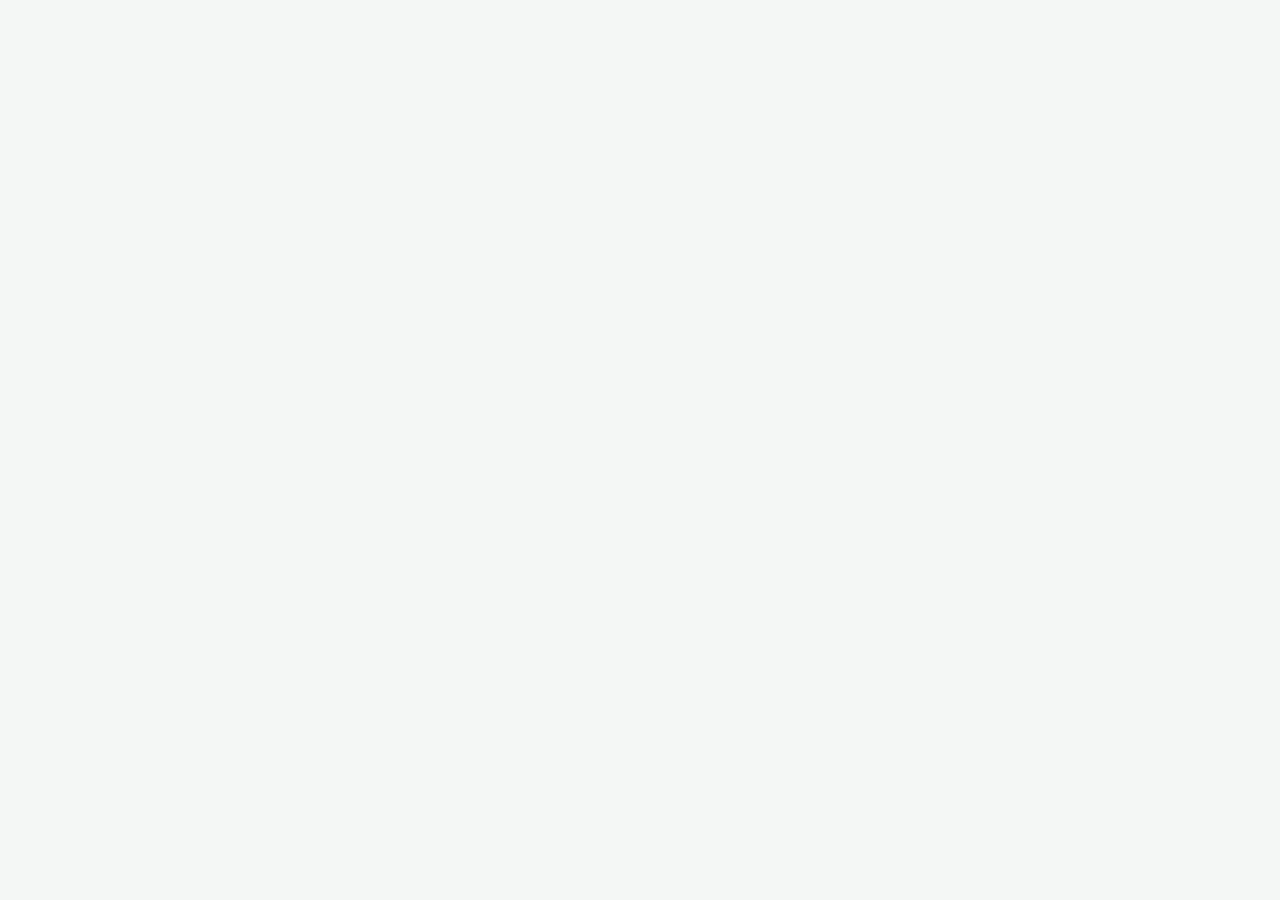
==== frontend/index.html @ a3e4d338 "Merge frontend into backend project" ====
<!doctype html>
<html lang="en">
  <head>
    <meta charset="UTF-8" />
    <meta name="viewport" content="width=device-width, initial-scale=1.0" />
    <meta name="theme-color" content="#0b6b61" />
    <title>Reflex | Delivery coordination</title>
    <link rel="stylesheet" href="./styles.css" />
    <link rel="stylesheet" href="./direct-open.css" />
    <link rel="stylesheet" href="./demo.css" />
  </head>
  <body>
    <main id="app" class="app-shell" aria-live="polite"></main>
    <div id="toast-region" class="toast-region" aria-live="assertive"></div>
    <script type="module" src="./js/app.js"></script>
  </body>
</html>
---- frontend/styles.css ----
:root{--ink:#172529;--muted:#627174;--canvas:#f4f7f5;--surface:#fff;--line:#dbe5e1;--brand:#0b6b61;--brand-dark:#07554d;--mint:#dff3ed;--danger:#b42318;--shadow:0 18px 45px rgba(26,52,48,.08);font-family:Inter,ui-sans-serif,system-ui,-apple-system,BlinkMacSystemFont,"Segoe UI",sans-serif;color:var(--ink);background:var(--canvas)}*{box-sizing:border-box}body{margin:0}button,input,textarea{font:inherit}button{cursor:pointer}a{color:inherit}.app-shell{min-height:100vh}.topbar{height:72px;background:#fff;border-bottom:1px solid var(--line);display:flex;justify-content:space-between;align-items:center;padding:0 clamp(20px,5vw,72px)}.brand{font-weight:800;font-size:22px;text-decoration:none;letter-spacing:-.7px;display:flex;align-items:center;gap:9px}.brand span{display:grid;place-items:center;width:31px;height:31px;color:#fff;background:var(--brand);border-radius:9px;font-size:17px}.account{display:flex;align-items:center;gap:18px}.account div{display:grid;text-align:right;font-size:14px}.account small{text-transform:capitalize;color:var(--muted)}.text-button{border:0;background:transparent;color:var(--brand);font-weight:700}.shell{max-width:1440px;margin:auto;display:grid;grid-template-columns:250px minmax(0,1fr);min-height:calc(100vh - 72px)}aside{background:#103c38;color:#d8efeb;padding:44px 30px}aside h2{color:#fff;font-size:24px;letter-spacing:-.7px;margin:8px 0 14px}aside p{line-height:1.6;font-size:14px}.section-label,.eyebrow{font-weight:800;letter-spacing:1.2px;font-size:11px;text-transform:uppercase;color:#3f8d82;margin:0}.section-label{color:#a6d5cd}.sync-state{border-top:1px solid rgba(255,255,255,.15);margin-top:36px;padding-top:18px;font-size:12px;display:flex;gap:8px;align-items:center}.sync-state i{width:8px;height:8px;border-radius:50%;background:#67d4b3}.syncing i{animation:pulse .85s infinite alternate}@keyframes pulse{to{opacity:.25;transform:scale(.6)}}.workspace{padding:clamp(24px,4vw,58px);min-width:0}.page-heading{display:flex;gap:20px;justify-content:space-between;align-items:flex-end;margin-bottom:28px}.page-heading h1,.login h1{margin:5px 0 0;font-size:clamp(28px,4vw,42px);line-height:1.05;letter-spacing:-1.7px}.button{appearance:none;border:0;border-radius:9px;background:var(--brand);color:#fff;min-height:44px;padding:0 17px;font-weight:750;box-shadow:0 5px 12px rgba(11,107,97,.18)}.button:hover{background:var(--brand-dark)}.button:disabled{opacity:.55;cursor:wait}.button.ghost{background:transparent;color:var(--brand);border:1px solid #b9d7d0;box-shadow:none}.button.secondary{background:#173f3b}.stats{display:grid;grid-template-columns:repeat(4,1fr);gap:15px;margin-bottom:36px}.stat{background:var(--surface);border:1px solid var(--line);border-radius:13px;padding:18px;box-shadow:0 6px 15px rgba(28,58,52,.03)}.stat span{color:var(--muted);font-size:13px}.stat strong{display:block;font-size:31px;margin-top:5px}.retailer-grid{display:grid;grid-template-columns:minmax(280px,.72fr) minmax(0,1.3fr);gap:28px}.panel{background:#fff;border-radius:14px;padding:26px;border:1px solid var(--line);box-shadow:var(--shadow)}.panel h2,.section-heading h2{margin:0;font-size:20px;letter-spacing:-.5px}.panel>p{color:var(--muted);font-size:14px;line-height:1.5}.stack-form{display:grid;gap:15px;margin-top:22px}label{display:grid;gap:7px;font-size:13px;font-weight:700}input,textarea{border:1px solid #cbd9d5;border-radius:8px;padding:11px 12px;min-height:42px;outline:none;background:#fff;color:var(--ink)}textarea{resize:vertical;min-height:68px}input:focus,textarea:focus{border-color:var(--brand);box-shadow:0 0 0 3px rgba(11,107,97,.12)}.section-heading{display:flex;align-items:center;justify-content:space-between;margin:5px 0 15px}.section-heading span{color:var(--muted);font-size:13px}.delivery-list{display:grid;gap:16px}.dispatch-grid{grid-template-columns:repeat(auto-fit,minmax(290px,1fr))}.rider-grid{grid-template-columns:repeat(auto-fit,minmax(310px,1fr))}.delivery-card{border:1px solid var(--line);border-radius:13px;background:var(--surface);padding:21px;box-shadow:0 8px 22px rgba(26,52,48,.04)}.card-heading{display:flex;justify-content:space-between;gap:14px;align-items:flex-start}.card-heading h3{font-size:19px;margin:4px 0}.status{font-size:11px;font-weight:800;text-transform:uppercase;letter-spacing:.55px;padding:6px 8px;border-radius:20px;white-space:nowrap}.status-OPEN{background:#edf1f0;color:#566565}.status-ASSIGNED{background:#e7efff;color:#245cb5}.status-PICKED_UP{background:#fff2ce;color:#8b6300}.status-DELIVERED{background:#ddf6e9;color:#09683c}.status-FAILED{background:#fee9e7;color:#b42318}.item{font-weight:650;margin:16px 0}.delivery-meta{display:grid;grid-template-columns:1fr 1fr;gap:13px;margin:0}.delivery-meta div{min-width:0}.delivery-meta dt{font-size:10px;text-transform:uppercase;letter-spacing:.7px;font-weight:800;color:#788786}.delivery-meta dd{font-size:13px;margin:4px 0 0;line-height:1.35;overflow-wrap:anywhere}.progress{list-style:none;display:flex;padding:0;margin:21px 0 12px;gap:0}.progress li{font-size:9px;flex:1;color:#85928f;display:grid;gap:5px;position:relative}.progress span{height:5px;background:#dce4e1;display:block;margin-right:2px}.progress .complete span,.progress .current span{background:var(--brand)}.progress .current{color:var(--brand);font-weight:800}.muted{color:var(--muted);font-size:12px;margin:0}.assign-form{display:grid;grid-template-columns:1fr auto;gap:10px;align-items:end;border-top:1px solid var(--line);margin-top:19px;padding-top:15px}.assign-form input{width:100%}.rider-actions{display:flex;gap:10px;margin-top:18px}.success-copy{color:#087842;font-weight:700;margin:16px 0 0}.failed-note{font-size:12px;color:var(--danger);margin:12px 0}.integration-note{font-size:13px;padding:12px 14px;background:#e9f4f1;border-left:3px solid var(--brand);color:#36514e;border-radius:4px;margin:0 0 17px}.empty{border:1px dashed #b7c9c3;padding:42px 20px;border-radius:13px;text-align:center;background:#fff}.empty h3{margin:0}.empty p{color:var(--muted);margin-bottom:0}.rider-intro{background:linear-gradient(120deg,#0b6b61,#135b53);padding:24px 28px;color:#def4ef;border-radius:14px;margin-bottom:22px;display:flex;align-items:center;justify-content:space-between}.rider-intro span{font-weight:700}.rider-intro strong{font-size:38px;color:#fff}.login{min-height:100vh;display:grid;grid-template-columns:1.1fr .9fr;background:#103c38}.login-intro{padding:clamp(40px,10vw,140px);color:#d7eae6;display:flex;flex-direction:column;justify-content:center}.login-intro .brand{color:#fff;margin-bottom:60px}.login-intro .eyebrow{color:#76c7b7}.login-intro h1{color:#fff;max-width:540px}.login-intro>p:last-child{max-width:430px;line-height:1.6}.login-card{margin:auto;max-width:420px;width:calc(100% - 44px);background:#fff;border-radius:17px;padding:36px;box-shadow:0 25px 70px rgba(0,0,0,.18);display:grid;gap:18px}.login-card h2{margin:0;font-size:25px}.login-card>p{color:var(--muted);margin:0;font-size:14px;line-height:1.5}.form-error{color:var(--danger)!important;min-height:20px}.toast-region{position:fixed;z-index:5;right:22px;bottom:22px;display:grid;gap:10px}.toast{max-width:370px;padding:14px 16px;background:#0c665a;color:#fff;border-radius:9px;box-shadow:var(--shadow);font-weight:650;font-size:14px}.toast.error{background:#aa2b20}@media(max-width:900px){.shell{grid-template-columns:1fr}aside{padding:20px 25px;display:flex;align-items:center;gap:20px;flex-wrap:wrap}aside h2,aside p{margin:0}aside p{max-width:430px}.sync-state{border-top:0;margin:0;padding:0}.retailer-grid{grid-template-columns:1fr}.stats{grid-template-columns:repeat(2,1fr)}.login{grid-template-columns:1fr}.login-intro{padding:48px 30px}.login-intro .brand{margin-bottom:36px}.login-card{margin:0 auto 48px}}@media(max-width:560px){.topbar{padding:0 18px}.account div{display:none}.workspace{padding:27px 16px}.page-heading{align-items:flex-start}.page-heading .button{font-size:12px;padding:0 10px}.delivery-meta{grid-template-columns:1fr}.assign-form{grid-template-columns:1fr}.rider-actions{flex-direction:column}.rider-actions .button{width:100%}.stats{gap:10px}.stat{padding:14px}.stat strong{font-size:26px}.toast-region{left:15px;right:15px;bottom:15px}.toast{max-width:none}.login-card{padding:27px 22px}}
---- frontend/direct-open.css ----
.direct-open-hint {
  margin: 0;
  padding: 10px 11px;
  border-left: 3px solid #d79f19;
  border-radius: 4px;
  background: #fff5d9;
  color: #705719 !important;
  font-size: 12px !important;
}

.direct-open-hint code { font-size: 11px; }
---- frontend/demo.css ----
.mode-pill{display:inline-flex;align-items:center;gap:6px;padding:5px 9px;border-radius:99px;background:#fff0cc;color:#855c00;font-size:11px;font-weight:850;letter-spacing:.55px}.mode-pill.live{background:#dff3ed;color:#08724f}.api-status{display:flex;align-items:center;gap:8px;margin:18px 0 4px;padding:10px 12px;border-radius:7px;background:#edf5f2;color:#2e5750;font-size:12px;font-weight:700}.api-status i{width:8px;height:8px;border-radius:50%;background:#78948d}.api-status.online i{background:#14a56d}.api-status.offline{background:#fff4df;color:#805b13}.api-status.offline i{background:#d79f19}.demo-access{border-top:1px solid var(--line);padding-top:20px;display:grid;gap:11px}.demo-access h3{margin:0;font-size:13px;letter-spacing:1px;color:#0b6b61}.demo-access p{font-size:13px!important}.demo-buttons{display:grid;grid-template-columns:repeat(3,1fr);gap:8px}.demo-button{min-height:40px;border:1px solid #9fc8bf;border-radius:8px;background:#eff8f5;color:#0b6b61;font-weight:800;font-size:12px}.demo-banner{background:#fff4d8;border:1px solid #f0d594;border-radius:10px;padding:12px 14px;color:#72520c;margin:0 0 20px;font-size:13px;font-weight:700}.demo-banner strong{letter-spacing:.6px;font-size:11px}.topbar-meta{display:flex;align-items:center;gap:12px}.demo-stat-note{font-size:11px;color:#8c6819;margin:4px 0 0}.detail-toggle{margin-top:14px;background:transparent;border:0;color:var(--brand);font-weight:800;padding:0}.demo-scan{border:1px dashed #9fc8bf;background:#f2faf7;border-radius:10px;padding:14px;margin-top:16px}.demo-scan h4{margin:0 0 4px}.demo-scan p{font-size:12px;color:var(--muted);margin:0 0 11px}.rider-select{border:1px solid #cbd9d5;border-radius:8px;padding:11px 10px;background:#fff;min-height:42px;width:100%}@media(max-width:560px){.demo-buttons{grid-template-columns:1fr}.topbar-meta{gap:7px}.mode-pill{font-size:9px;padding:4px 6px}}
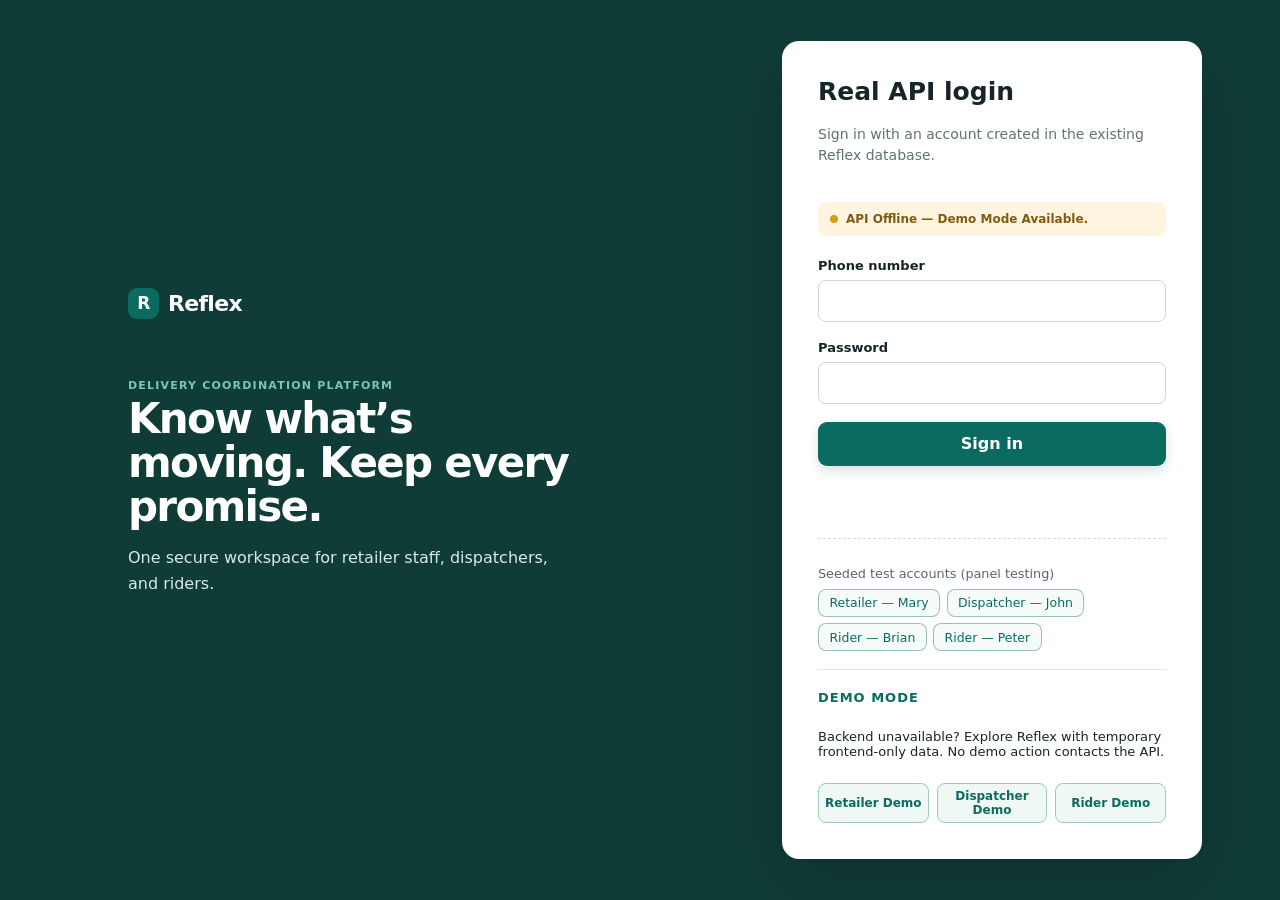
==== commit d4efb4a7: "postgres connection debugging and rider endpoint addition" ====
--- a/frontend/index.html
+++ b/frontend/index.html
@@ -1,17 +1,21 @@
 <!doctype html>
 <html lang="en">
-  <head>
-    <meta charset="UTF-8" />
-    <meta name="viewport" content="width=device-width, initial-scale=1.0" />
-    <meta name="theme-color" content="#0b6b61" />
-    <title>Reflex | Delivery coordination</title>
-    <link rel="stylesheet" href="./styles.css" />
-    <link rel="stylesheet" href="./direct-open.css" />
-    <link rel="stylesheet" href="./demo.css" />
-  </head>
-  <body>
-    <main id="app" class="app-shell" aria-live="polite"></main>
-    <div id="toast-region" class="toast-region" aria-live="assertive"></div>
-    <script type="module" src="./js/app.js"></script>
-  </body>
-</html>
+
+<head>
+  <meta charset="UTF-8" />
+  <meta name="viewport" content="width=device-width, initial-scale=1.0" />
+  <meta name="theme-color" content="#0b6b61" />
+  <title>Reflex | Delivery coordination</title>
+  <link rel="stylesheet" href="./styles.css" />
+  <link rel="stylesheet" href="./direct-open.css" />
+  <link rel="stylesheet" href="./demo.css" />
+  <link rel="stylesheet" href="./reflex-extras.css" />
+</head>
+
+<body>
+  <main id="app" class="app-shell" aria-live="polite"></main>
+  <div id="toast-region" class="toast-region" aria-live="assertive"></div>
+  <script type="module" src="./js/app.js"></script>
+</body>
+
+</html>
--- a/frontend/reflex-extras.css
+++ b/frontend/reflex-extras.css
@@ -0,0 +1,89 @@
+/* Reflex extras: rider directory + seeded test-account quick login.
+   Loaded alongside styles.css / demo.css / direct-open.css — additive only,
+   doesn't touch any existing rule. */
+
+.rider-directory {
+  display: grid;
+  gap: 0.75rem;
+  margin-bottom: 1.5rem;
+}
+
+.rider-directory-card {
+  display: flex;
+  justify-content: space-between;
+  align-items: center;
+  gap: 1rem;
+  padding: 0.85rem 1rem;
+  border: 1px solid rgba(0, 0, 0, 0.1);
+  border-radius: 10px;
+  background: #fff;
+}
+
+.rider-directory-card.unavailable {
+  opacity: 0.55;
+}
+
+.rider-directory-name {
+  font-weight: 600;
+}
+
+.rider-directory-meta {
+  font-size: 0.85rem;
+  color: #5b6472;
+}
+
+.rider-directory-badge {
+  font-size: 0.7rem;
+  text-transform: uppercase;
+  letter-spacing: 0.04em;
+  padding: 0.2rem 0.55rem;
+  border-radius: 999px;
+  background: #e5f6ee;
+  color: #0b6b61;
+  white-space: nowrap;
+}
+
+.rider-directory-badge.busy {
+  background: #fdeee0;
+  color: #9a5a10;
+}
+
+.test-accounts {
+  margin-top: 1rem;
+  padding-top: 0.9rem;
+  border-top: 1px dashed rgba(0, 0, 0, 0.15);
+}
+
+.test-accounts-label {
+  font-size: 0.8rem;
+  color: #5b6472;
+  margin-bottom: 0.5rem;
+}
+
+.test-account-buttons {
+  display: flex;
+  flex-wrap: wrap;
+  gap: 0.4rem;
+}
+
+.test-account-button {
+  font-size: 0.78rem;
+  padding: 0.35rem 0.65rem;
+  border-radius: 8px;
+  border: 1px solid rgba(11, 107, 97, 0.4);
+  background: #f4fbf9;
+  color: #0b6b61;
+  cursor: pointer;
+}
+
+.test-account-button:hover {
+  background: #e5f6ee;
+}
+
+.assigned-rider-card {
+  margin-top: 0.5rem;
+  padding: 0.6rem 0.75rem;
+  border-radius: 8px;
+  background: #f4fbf9;
+  font-size: 0.85rem;
+}
